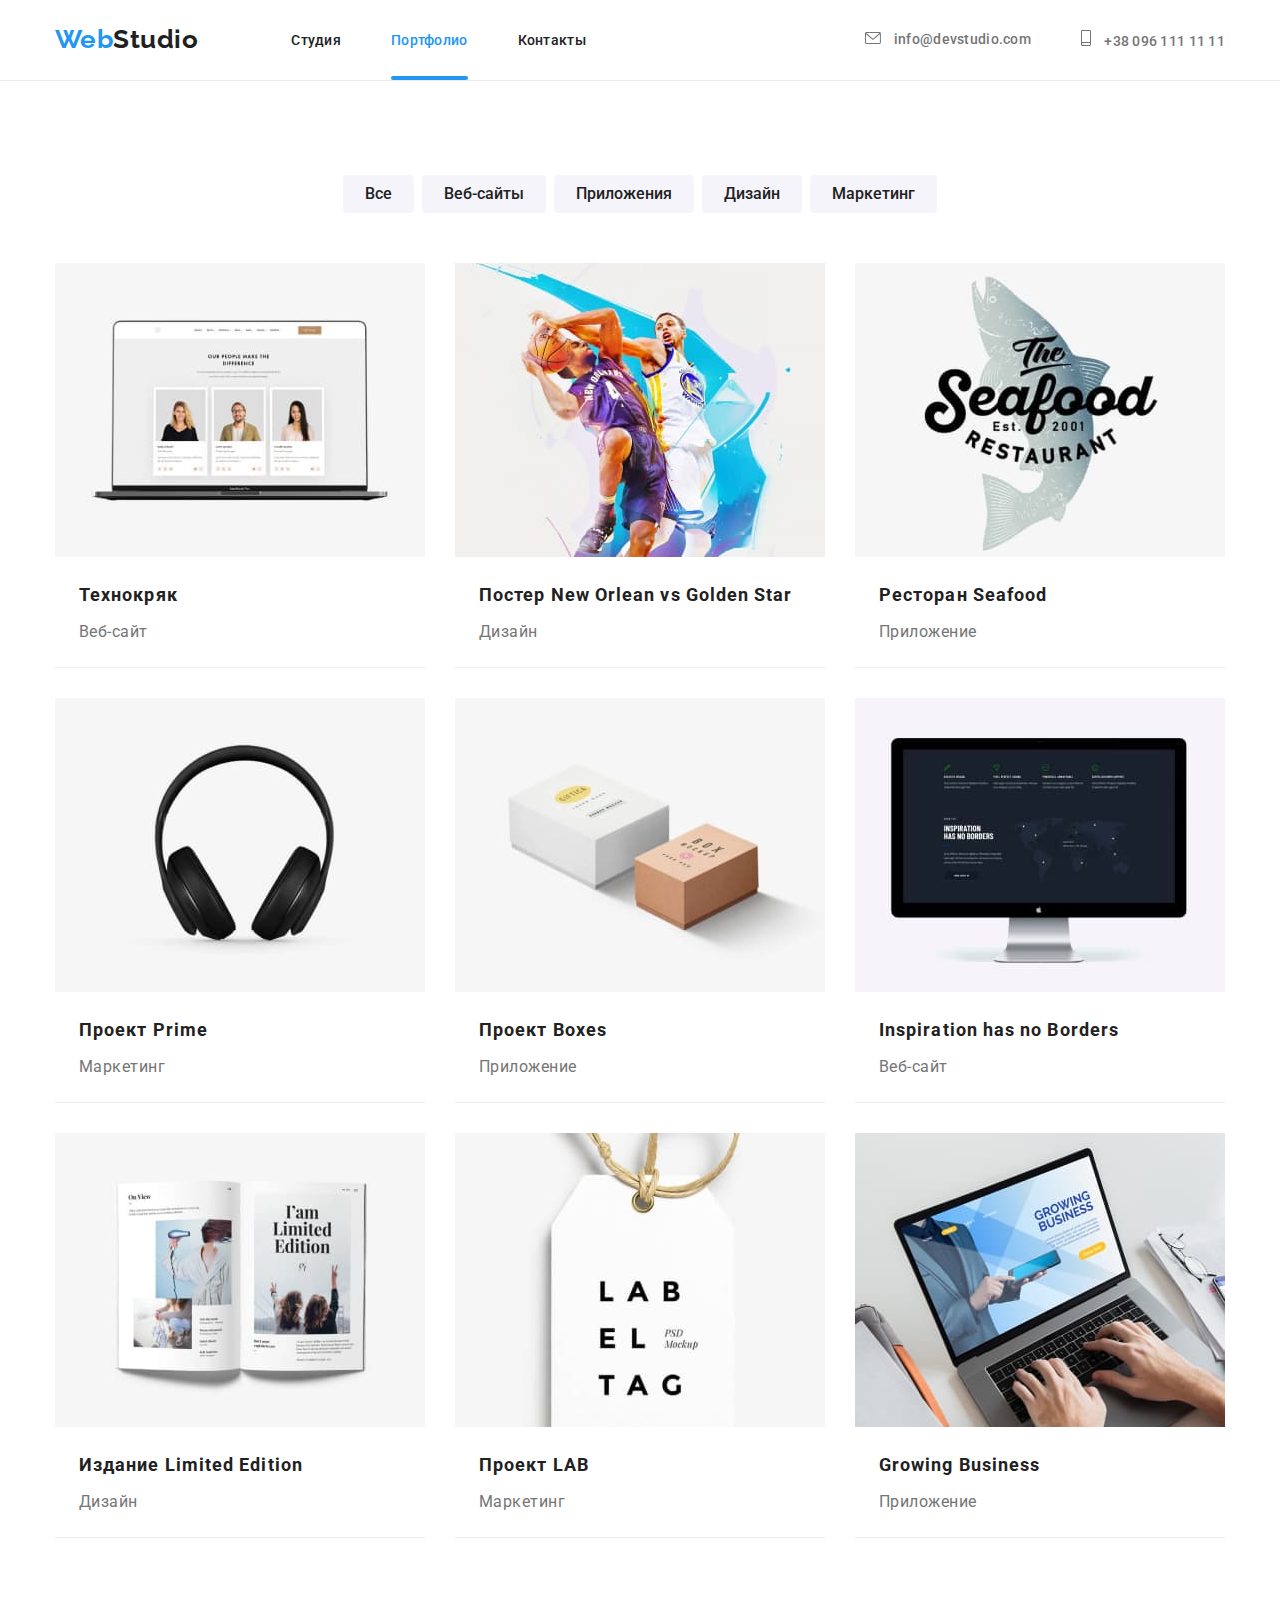
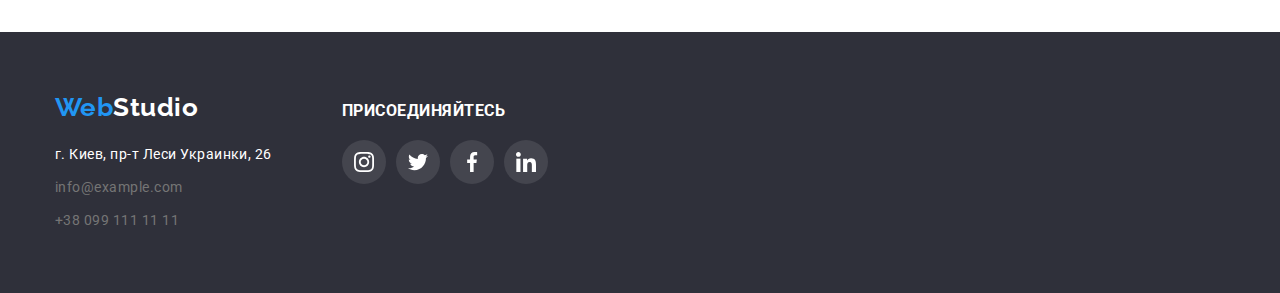
==== portfolio.html @ 7cf3103c "Begin h/w5" ====
<!DOCTYPE html>
<html lang="ru">
  <head>
    <meta charset="UTF-8" />
    <meta http-equiv="X-UA-Compatible" content="IE=edge" />
    <meta name="viewport" content="width=device-width, initial-scale=1.0" />
    <title>Портфолио</title>
    <link rel="preconnect" href="https://fonts.googleapis.com" />
    <link rel="preconnect" href="https://fonts.gstatic.com" crossorigin />
    <link
      href="https://fonts.googleapis.com/css2?family=Raleway:wght@700&family=Roboto:wght@400;500;700;900&display=swap"
      rel="stylesheet"
    />
    <link
      rel="stylesheet"
      href="https://cdn.jsdelivr.net/npm/modern-normalize@1.1.0/modern-normalize.min.css"
    />
    <link rel="stylesheet" href="./css/styles.css" />
  </head>

  <body class="page">
    <!-- Шапка -->
    <header class="page-header">
      <div class="container header-content">
        <a lang="en" href="./index.html" class="logo"
          >Web<span class="logo-header">Studio</span></a
        >
        <nav class="main-nav">
          <ul class="site-nav">
            <li class="item">
              <a href="./index.html" class="link animation">Студия</a>
            </li>
            <li class="item">
              <a href="./portfolio.html" class="link current animation"
                >Портфолио</a
              >
            </li>
            <li class="item"><a href="" class="link animation">Контакты</a></li>
          </ul>
        </nav>
        <ul class="contacts list">
          <li class="item">
            <a
              href="mailto:info@devstudio.com"
              class="contacts-header animation"
            >
              <svg class="contacts-header-svg" width="16" height="12">
                <use
                  href="./images/svg/symbol-defs.svg#icon-envelope-hover-1"
                ></use>
              </svg>
              info@devstudio.com</a
            >
          </li>
          <li class="item contacts-link">
            <a href="tel:+380961111111" class="contacts-header animation">
              <svg class="contacts-header-svg" width="10" height="16">
                <use href="images/svg/symbol-defs.svg#icon-smartphone-1"></use>
              </svg>
              +38 096 111 11 11</a
            >
          </li>
        </ul>
      </div>
    </header>
    <main>
      <section class="section">
        <div class="container">
          <h1 class="section-title visually-hidden">Наши проекты</h1>
          <ul class="button-filter">
            <li class="button-filter-item">
              <button type="button" class="button secondary animation">
                Все
              </button>
            </li>
            <li class="button-filter-item">
              <button type="button" class="button secondary animation">
                Веб-сайты
              </button>
            </li>
            <li class="button-filter-item">
              <button type="button" class="button secondary animation">
                Приложения
              </button>
            </li>
            <li class="button-filter-item">
              <button type="button" class="button secondary animation">
                Дизайн
              </button>
            </li>
            <li class="button-filter-item">
              <button type="button" class="button secondary animation">
                Маркетинг
              </button>
            </li>
          </ul>
          <ul class="section-list">
            <li class="section-item">
              <a href="" class="section-link animation">
                <div class="portfolio-overlay">
                  <div class="overlay-item">
                    <p class="overlay-item-description">
                      Технокряк это современная площадка распространения коронавируса. Компании
                      используют эту платформу для цифрового шпионажа и атак на защищённые сервера
                      конкурентов.
                    </p>
                  </div>
                <img
                  class="card-image"
                  src="./images/jpeg/img0.jpg"
                  alt="Ноутбук"
                  width="370"
                />
                <div class="container-description">
                  <h2 class="section-link-title">Технокряк</h2>
                  <p class="description-meaning">Веб-сайт</p>
                </div>
              </a>
            </li>
            <li class="section-item">
              <a href="" class="section-link">
                <div class="portfolio-overlay">
                  <div class="overlay-item">
                    <p class="overlay-item-description">
                      Технокряк это современная площадка распространения коронавируса. Компании
                      используют эту платформу для цифрового шпионажа и атак на защищённые сервера
                      конкурентов.
                    </p>
                  </div>
                <img
                  class="card-image"
                  src="./images/jpeg/img1.jpg"
                  alt="Постер баскетбол"
                  width="370"
                />
                <div class="container-description">
                  <h2 class="section-link-title">
                    Постер New Orlean vs Golden Star
                  </h2>
                  <p class="description-meaning">Дизайн</p>
                </div>
              </a>
            </li>
            <li class="section-item">
              <a href="" class="section-link">
                <div class="portfolio-overlay">
                  <div class="overlay-item">
                    <p class="overlay-item-description">
                      Технокряк это современная площадка распространения коронавируса. Компании
                      используют эту платформу для цифрового шпионажа и атак на защищённые сервера
                      конкурентов.
                    </p>
                  </div>
                <img
                  class="card-image"
                  src="./images/jpeg/img2.jpg"
                  alt="Логотип ресторана"
                  width="370"
                />
                <div class="container-description">
                  <h2 class="section-link-title">Ресторан Seafood</h2>
                  <p class="description-meaning">Приложение</p>
                </div>
              </a>
            </li>
            <li class="section-item">
              <a href="" class="section-link">
                <div class="portfolio-overlay">
                  <div class="overlay-item">
                    <p class="overlay-item-description">
                      Технокряк это современная площадка распространения коронавируса. Компании
                      используют эту платформу для цифрового шпионажа и атак на защищённые сервера
                      конкурентов.
                    </p>
                  </div>
                <img
                  class="card-image"
                  src="./images/jpeg/img3.jpg"
                  alt="Наушники"
                  width="370"
                />
                <div class="container-description">
                  <h2 class="section-link-title">Проект Prime</h2>
                  <p class="description-meaning">Маркетинг</p>
                </div>
              </a>
            </li>
            <li class="section-item">
              <a href="" class="section-link">
                <div class="portfolio-overlay">
                  <div class="overlay-item">
                    <p class="overlay-item-description">
                      Технокряк это современная площадка распространения коронавируса. Компании
                      используют эту платформу для цифрового шпионажа и атак на защищённые сервера
                      конкурентов.
                    </p>
                  </div>
                <img
                  class="card-image"
                  src="./images/jpeg/img4.jpg"
                  alt="Коробки"
                  width="370"
                />
                <div class="container-description">
                  <h2 class="section-link-title">Проект Boxes</h2>
                  <p class="description-meaning">Приложение</p>
                </div>
              </a>
            </li>
            <li class="section-item">
              <a href="" class="section-link">
                <div class="portfolio-overlay">
                  <div class="overlay-item">
                    <p class="overlay-item-description">
                      Технокряк это современная площадка распространения коронавируса. Компании
                      используют эту платформу для цифрового шпионажа и атак на защищённые сервера
                      конкурентов.
                    </p>
                  </div>
                <img
                  class="card-image"
                  src="./images/jpeg/img5.jpg"
                  alt="Компьютер"
                  width="370"
                />
                <div class="container-description">
                  <h2 lang="en" class="section-link-title">
                    Inspiration has no Borders
                  </h2>
                  <p class="description-meaning">Веб-сайт</p>
                </div>
              </a>
            </li>
            <li class="section-item">
              <a href="" class="section-link">
                <div class="portfolio-overlay">
                  <div class="overlay-item">
                    <p class="overlay-item-description">
                      Технокряк это современная площадка распространения коронавируса. Компании
                      используют эту платформу для цифрового шпионажа и атак на защищённые сервера
                      конкурентов.
                    </p>
                  </div>
                <img
                  class="card-image"
                  src="./images/jpeg/img6.jpg"
                  alt="Журнал"
                  width="370"
                />
                <div class="container-description">
                  <h2 class="section-link-title">Издание Limited Edition</h2>
                  <p class="description-meaning">Дизайн</p>
                </div>
              </a>
            </li>
            <li class="section-item">
              <a href="" class="section-link">
                <div class="portfolio-overlay">
                  <div class="overlay-item">
                    <p class="overlay-item-description">
                      Технокряк это современная площадка распространения коронавируса. Компании
                      используют эту платформу для цифрового шпионажа и атак на защищённые сервера
                      конкурентов.
                    </p>
                  </div>
                <img
                  class="card-image"
                  src="./images/jpeg/img7.jpg"
                  alt="Табличка"
                  width="370"
                />
                <div class="container-description">
                  <h2 class="section-link-title">Проект LAB</h2>
                  <p class="description-meaning">Маркетинг</p>
                </div>
              </a>
            </li>
            <li class="section-item">
              <a href="" class="section-link">
                <div class="portfolio-overlay">
                  <div class="overlay-item">
                    <p class="overlay-item-description">
                      Технокряк это современная площадка распространения коронавируса. Компании
                      используют эту платформу для цифрового шпионажа и атак на защищённые сервера
                      конкурентов.
                    </p>
                  </div>
                <img
                  class="card-image"
                  src="./images/jpeg/img8.jpg"
                  alt="Ноутбук"
                />
                <div class="container-description">
                  <h2 lang="en" class="section-link-title">Growing Business</h2>
                  <p class="description-meaning">Приложение</p>
                </div>
              </a>
            </li>
          </ul>
        </div>
      </section>
    </main>
    <footer class="page-footer">
      <div class="container footer-container">
        <div class="footer-adress">
          <a lang="en" href="./index.html" class="logo"
            >Web<span class="logo-footer-item">Studio</span></a
          >
          <address>
            <ul class="contacts">
              <li class="contacts-footer-item">
                <a href="" class="contacts-footer animation">
                  <span class="contacts-adress"
                    >г. Киев, пр-т Леси Украинки, 26</span
                  >
                </a>
              </li>
              <li class="contacts-footer-item">
                <a
                  href="mailto:info@example.com"
                  class="contacts-footer animation"
                  >info@example.com</a
                >
              </li>
              <li class="contacts-footer-item">
                <a href="tel:+380991111111" class="contacts-footer animation"
                  >+38 099 111 11 11</a
                >
              </li>
            </ul>
          </address>
        </div>
        <div class="footer-socials">
          <p class="footer-accession">присоединяйтесь</p>
          <ul class="acession-list">
            <li class="acession-list-item">
              <a class="footer-accession-link animation" href="">
                <svg class="acession-list-icon">
                  <use href="images/svg/symbol-defs.svg#icon-instagram-2"></use>
                </svg>
              </a>
            </li>
            <li class="acession-list-item">
              <a class="footer-accession-link animation" href="">
                <svg class="acession-list-icon">
                  <use href="images/svg/symbol-defs.svg#icon-twitter-1"></use>
                </svg>
              </a>
            </li>
            <li class="acession-list-item">
              <a class="footer-accession-link animation" href="">
                <svg class="acession-list-icon">
                  <use href="images/svg/symbol-defs.svg#icon-facebook-1"></use>
                </svg>
              </a>
            </li>
            <li class="acession-list-item">
              <a class="footer-accession-link animation" href="">
                <svg class="acession-list-icon">
                  <use href="images/svg/symbol-defs.svg#icon-linkedin-1"></use>
                </svg>
              </a>
            </li>
          </ul>
        </div>
      </div>
    </footer>
  </body>
</html>
---- css/styles.css ----
/* цвет основного текста #212121 */
/* цвет вторичного текста #757575 */
/* акцент #2196F3 */
/* белый #FFFFFF */
/* цвет фона основной #E5E5E5 */
/* цвет фона вторичный #FFFFFF #2F303A */

:root {
  /* Цвет текста */
  --primary-text-color: #212121;
  --secondary-text-color: #757575;
  --acent-color: #2196f3;
  --primary-white-color: #ffffff;
  /* Цвет фона */
  --primary-bg-color: #e5e5e5;
  --secondary-bg-color: #2f303a;
  --additional-bg-color: #f5f4fa;
  --gradient-color: rgba(47, 48, 58, 0.4);
  --description-bg-color: rgba(47, 48, 58, 0.8);
  --over-bg-color: rgba(33, 150, 243, 0.9);
  /* Цвет кнопок */
  --button-bg-color: #f5f4fa;
  --primary-btn-color: #212121;
  --btn-white-color: #ffffff;
  --btn-acent-color: #2196f3;
  /* Текст */
  --main-font: Roboto, sans-serif;
  --logo-font: Raleway, sans-serif;
  /* цвет иконок */
  --icon-color: #afb1b8;
  --acession-bg-color: rgba(255, 255, 255, 0.1);
}
*,
*::before,
*::after {
  box-sizing: border-box;
}
body {
  color: var(--primary-text-color);
  font-family: var(--main-font);
  letter-spacing: 0.03em;
}
/* Утилиты */
ul {
  list-style: none;
  margin: 0;
  padding: 0;
}
h1,
h2,
h3,
h4,
h5,
h6,
p {
  margin-top: 0;
}
img {
  display: block;
  max-width: 100%;
}
.container {
  width: 1200px;
  padding: 0 15px;
  margin: 0 auto;
  /* outline: 1px solid red; */
}
.visually-hidden {
  position: fixed;
  transform: scale(0);
}
.section {
  padding-top: 94px;
  padding-bottom: 94px;
}
.animation {
  transition-property: transform, opacity, color, fill, box-shadow,
    background-color, border-color;
  transition-duration: 250ms;
  transition-timing-function: cubic-bezier(0.4, 0, 0.2, 1);
}
/* Header */
.header-content {
  display: flex;
  align-items: center;
}
.page-header {
  background-color: var(--primary-white-color);
  border-bottom: 1px solid #ececec;
}

.main-nav {
  display: flex;
}

.logo {
  color: var(--acent-color);
  font-family: var(--logo-font);
  font-weight: bold;
  font-size: 26px;
  line-height: 1.2;
  text-decoration: none;
}
.logo:hover,
.logo:focus {
  color: var(--acent-color);
}
.logo-header {
  color: var(--primary-text-color);
}
/* Navigation */
.site-nav {
  display: flex;
  margin-left: 93px;
}
.site-nav .item {
  margin-right: 50px;
}
.site-nav .item:last-child {
  margin-right: 0;
}
.site-nav .link {
  position: relative;
  display: block;
  padding: 32px 0;

  color: var(--primary-text-color);
  font-weight: 500;
  font-size: 14px;
  line-height: 1.15;
  letter-spacing: 0.02em;
  text-decoration: none;
}

.site-nav .link.current::after {
  content: "";
  position: absolute;
  left: 0;
  bottom: 0;
  display: block;

  width: 100%;
  height: 4px;

  background-color: var(--acent-color);
  border-radius: 4px;
}
.site-nav .link:hover,
.site-nav .link:focus,
.site-nav .link.current {
  color: var(--acent-color);
}

/* Сontacts */
.contacts.list {
  display: flex;
  margin-left: auto;
}
.contacts .item + .item {
  margin-left: 50px;
}
.contacts a {
  color: var(--secondary-text-color);
  text-decoration: none;
}
.contacts a:hover,
.contacts a:focus {
  color: var(--acent-color);
  fill: var(--acent-color);
}
.contacts-header {
  font-weight: 500;
  font-size: 14px;
  line-height: 1.15;
  letter-spacing: 0.02em;
}
.contacts-header-svg {
  margin-right: 10px;
  fill: var(--secondary-text-color);
}
.contacts-header-svg:hover,
.contacts-header-svg:focus {
  color: var(--acent-color);
  fill: var(--acent-color);
}

/* Hero */
.hero {
  padding: 200px 0;
  background-color: var(--secondary-bg-color);
  text-align: center;
  width: 1600px;
  margin-left: auto;
  margin-right: auto;
  background-image: linear-gradient(
      var(--gradient-color),
      var(--gradient-color)
    ),
    url(../images/jpeg/Imgbg\(1\).jpg);
  background-repeat: no-repeat;
  background-position: center;
}

.hero-title {
  margin-bottom: 30px;
  color: var(--primary-white-color);
  font-weight: 900;
  font-size: 44px;
  line-height: 1.36;
  text-align: center;
  letter-spacing: 0.06em;
  text-transform: uppercase;
}
/* What we do */
.section-features {
  padding-bottom: 0;
}
.features-list {
  display: flex;
}
.features-icon {
  display: block;
  padding: 25px 102px;
  margin-bottom: 30px;
  background-color: var(--additional-bg-color);
  border-radius: 4px;
}
.features-icon-image {
  width: 70px;
  height: 70px;
}
.features-list-item {
  width: 270px;
  margin-right: 30px;
  margin-bottom: 0;
}

.features-list-item:nth-child(4n) {
  margin-right: 0;
}

.section-title {
  margin-bottom: 50px;
  color: var(--primary-text-color);
  font-weight: bold;
  font-size: 36px;
  line-height: 1.17;
  text-align: center;
}
.features-title {
  margin-bottom: 10px;
  color: var(--primary-text-color);
  font-weight: bold;
  font-size: 14px;
  line-height: 1.14;
  text-transform: uppercase;
}
.features-description {
  margin-bottom: 0;
  line-height: 2;
  font-size: 14px;
  color: var(--secondary-text-color);
}
/* Images */
.images-list {
  display: flex;
}
.images-list-item {
  position: relative;
  margin-right: 30px;
}
.images-list-item:nth-child(3n) {
  margin-right: 0;
}

.images-list-description {
  position: absolute;
  bottom: 0;
  left: 0;

  padding: 27px 0;
  text-align: center;
  margin: 0;

  width: 370px;
  height: 70px;
  font-weight: 700;
  font-size: 16px;
  line-height: 1.19;
  text-transform: uppercase;

  color: var(--primary-white-color);
  background-color: var(--description-bg-color);
}
/* Team */
.section-workers {
  background-color: var(--additional-bg-color);
}
.team-list {
  display: flex;
}

.team-list-item {
  width: 270px;
  margin-right: 30px;
  background-color: var(--primary-white-color);
  text-align: center;
}

.team-list-item:nth-child(4n) {
  margin-right: 0;
}
.team-item {
  padding-top: 30px;
  padding-bottom: 30px;
  box-shadow: 0px 1px 3px rgba(0, 0, 0, 0.12), 0px 1px 1px rgba(0, 0, 0, 0.14),
    0px 2px 1px rgba(0, 0, 0, 0.2);
  border-radius: 0px 0px 4px 4px;
}

.team-title {
  margin-bottom: 10px;

  color: var(--primary-text-color);
  font-weight: 500;
  font-size: 16px;
  line-height: 1.19;
}
.team-description {
  margin: 16px;
  color: var(--secondary-text-color);
  font-size: 16px;
  line-height: 1.19;
}
.socials-list {
  display: flex;
  justify-content: center;
}
.socials-item:not(:last-child) {
  margin-right: 10px;
}
.socials-link {
  width: 44px;
  height: 44px;
  display: flex;
  justify-content: center;
  align-items: center;
  border-radius: 50%;
}
.socials-link:hover,
.socials-link:focus {
  background-color: var(--acent-color);
}
.socials-description {
  fill: var(--icon-color);
}
.socials-link:hover .socials-description,
.socials-link:focus .socials-description {
  fill: var(--primary-white-color);
}
/* Секция клиенты */
.clients-list {
  display: flex;
}

.clients-item {
  display: flex;
  justify-content: center;
  align-items: center;

  width: 170px;
  height: 92px;
  margin-right: 30px;

  fill: var(--icon-color);
  border: 1px solid var(--icon-color);
  border-radius: 4px;
}

.clients-item:nth-child(6n) {
  margin-right: 0;
}

.clients-item:hover,
.clients-item:focus {
  border-color: var(--acent-color);
  cursor: pointer;
}

.clients-item:hover .clients-item-logo,
.clients-item:focus .clients-item-logo {
  fill: var(--acent-color);
}

.clients-item-logo {
  width: 106px;
  height: 60px;
}

/* Footer */
.page-footer {
  background-color: var(--secondary-bg-color);
  padding: 60px 0;
}
.footer-container {
  display: flex;
  align-items: baseline;
}
.acession-list {
  display: flex;
}

.footer-accession {
  margin-bottom: 20px;
  font-weight: 700;
  text-transform: uppercase;
  color: var(--primary-white-color);
  line-height: 1.17;
}

.footer-socials {
  margin-left: 70px;
}
.footer-accession-link {
  width: 44px;
  height: 44px;
  display: flex;
  justify-content: center;
  align-items: center;

  background-color: var(--acession-bg-color);
  border-radius: 50%;
}

.footer-accession-link:hover,
.footer-accession-link:focus {
  background-color: var(--acent-color);
}

.acession-list-icon {
  width: 20px;
  height: 20px;
  fill: var(--primary-white-color);
}

.acession-list-item {
  margin-right: 10px;
}
.acession-list-item:nth-child(4n) {
  margin-right: 0;
}

.page-footer .logo {
  margin-bottom: 20px;
  display: block;
}
.logo-footer-item {
  color: var(--primary-white-color);
}
.contacts-adress {
  color: var(--primary-white-color);
}
.contacts-footer {
  display: block;
  color: rgba(255, 255, 255, 0.6);
  font-style: normal;
  font-size: 14px;
  line-height: 1.71;
}

.contacts-footer-item {
  margin-bottom: 9px;
}
.contacts-footer-item:last-child {
  margin-bottom: 0px;
}
/* Button */

.button {
  border: 1px solid transparent;
  color: var(--primary-btn-color);
  background-color: var(--button-bg-color);
  font-family: inherit;
  cursor: pointer;
  font-size: 16px;
  text-decoration: none;
  border: none;
}
.button.primary {
  border-radius: 4px;
  padding: 10px 32px;

  color: var(--btn-white-color);
  background-color: var(--btn-acent-color);
  font-weight: bold;
  line-height: 1.89;
  text-align: center;
  letter-spacing: 0.06em;
}

.button.secondary {
  border-radius: 4px;
  padding: 6px 22px;

  font-weight: 500;
  line-height: 1.62;
  letter-spacing: 0, 03em;
}
.button.secondary:hover,
.button.secondary:focus {
  color: var(--btn-white-color);
  background-color: var(--btn-acent-color);
  box-shadow: 0px 3px 1px rgba(0, 0, 0, 0.1), 0px 1px 2px rgba(0, 0, 0, 0.08),
    0px 2px 2px rgba(0, 0, 0, 0.12);
}

.button-filter {
  display: flex;
  justify-content: center;

  margin-bottom: 50px;
}
.button-filter-item {
  margin-right: 8px;
}

.button-filter-item:nth-child(5n) {
  margin-right: 0;
}

/* Portfolio main*/
.section-list {
  display: flex;
  flex-wrap: wrap;
}
.section-item {
  width: calc((100% - 60px) / 3);
  margin-right: 30px;
  margin-bottom: 30px;
  border-bottom: 1px solid #eeeeee;
}
.section-item:nth-child(3n) {
  margin-right: 0;
}
.section-item:nth-last-child(-n + 3) {
  margin-bottom: 0;
}
.section-item:hover,
.section-item:focus {
  box-shadow: 0px 1px 1px rgba(0, 0, 0, 0.12), 0px 4px 4px rgba(0, 0, 0, 0.06),
    1px 4px 6px rgba(0, 0, 0, 0.16);
}
.section-link {
  text-decoration: none;
  display: block;
}
.section-link-title {
  margin-bottom: 4px;
  color: var(--primary-text-color);
  font-weight: 700;
  font-size: 18px;
  line-height: 36px;
  letter-spacing: 0.06em;
}

.container-description {
  padding: 20px 24px 20px 24px;
  background: var(--primary-white-color);
}
.description-meaning {
  margin-bottom: 0px;
  color: var(--secondary-text-color);
  font-size: 16px;
  line-height: 1.87;
}
/* Portfolio overlay */
.portfolio-overlay {
  position: relative;
  overflow: hidden;
}

.overlay-item {
  position: absolute;
  top: 100%;
  left: 0;

  width: 100%;
  height: 100%;

  display: flex;
  justify-content: center;
  align-items: center;

  background-color: var(--over-bg-color);
}

.section-link:hover .overlay-item,
.section-link:focus .overlay-item {
  transform: translatey(-100%);
}
.overlay-item-description {
  padding: 24px;
  color: var(--primary-white-color);
  font-size: 18px;
  line-height: 1.55;
  font-weight: 400;
}
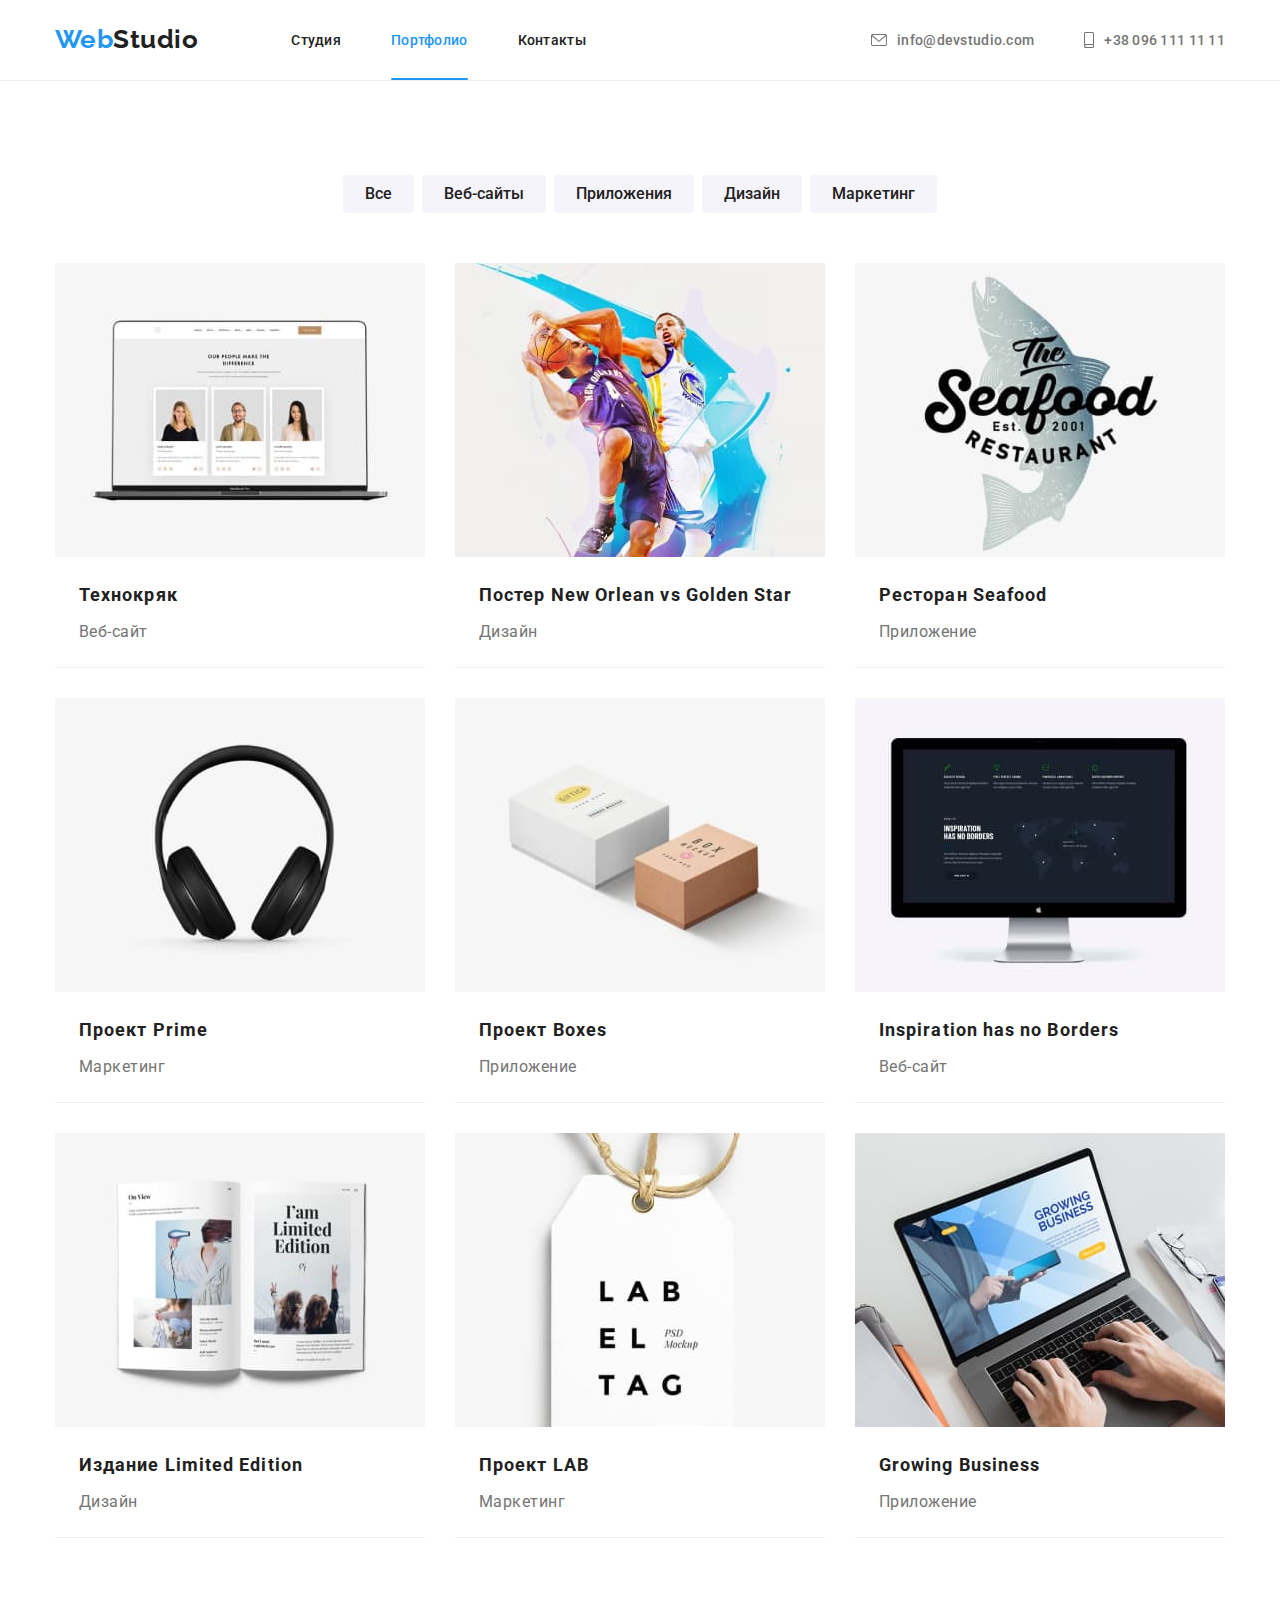
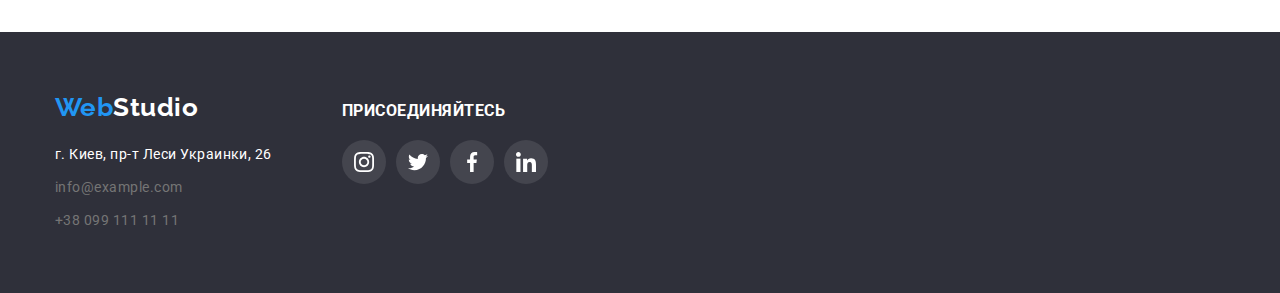
==== commit 693b8ba7: "Сontinuation h/w5" ====
--- a/portfolio.html
+++ b/portfolio.html
@@ -100,17 +100,19 @@
                 <div class="portfolio-overlay">
                   <div class="overlay-item">
                     <p class="overlay-item-description">
-                      Технокряк это современная площадка распространения коронавируса. Компании
-                      используют эту платформу для цифрового шпионажа и атак на защищённые сервера
-                      конкурентов.
-                    </p>
-                  </div>
-                <img
-                  class="card-image"
-                  src="./images/jpeg/img0.jpg"
-                  alt="Ноутбук"
-                  width="370"
-                />
+                      Технокряк это современная площадка распространения
+                      коронавируса. Компании используют эту платформу для
+                      цифрового шпионажа и атак на защищённые сервера
+                      конкурентов.
+                    </p>
+                  </div>
+                  <img
+                    class="card-image"
+                    src="./images/jpeg/img0.jpg"
+                    alt="Ноутбук"
+                    width="370"
+                  />
+                </div>
                 <div class="container-description">
                   <h2 class="section-link-title">Технокряк</h2>
                   <p class="description-meaning">Веб-сайт</p>
@@ -118,21 +120,23 @@
               </a>
             </li>
             <li class="section-item">
-              <a href="" class="section-link">
-                <div class="portfolio-overlay">
-                  <div class="overlay-item">
-                    <p class="overlay-item-description">
-                      Технокряк это современная площадка распространения коронавируса. Компании
-                      используют эту платформу для цифрового шпионажа и атак на защищённые сервера
-                      конкурентов.
-                    </p>
-                  </div>
-                <img
-                  class="card-image"
-                  src="./images/jpeg/img1.jpg"
-                  alt="Постер баскетбол"
-                  width="370"
-                />
+              <a href="" class="section-link animation">
+                <div class="portfolio-overlay">
+                  <div class="overlay-item">
+                    <p class="overlay-item-description">
+                      Технокряк это современная площадка распространения
+                      коронавируса. Компании используют эту платформу для
+                      цифрового шпионажа и атак на защищённые сервера
+                      конкурентов.
+                    </p>
+                  </div>
+                  <img
+                    class="card-image"
+                    src="./images/jpeg/img1.jpg"
+                    alt="Постер баскетбол"
+                    width="370"
+                  />
+                </div>
                 <div class="container-description">
                   <h2 class="section-link-title">
                     Постер New Orlean vs Golden Star
@@ -142,21 +146,23 @@
               </a>
             </li>
             <li class="section-item">
-              <a href="" class="section-link">
-                <div class="portfolio-overlay">
-                  <div class="overlay-item">
-                    <p class="overlay-item-description">
-                      Технокряк это современная площадка распространения коронавируса. Компании
-                      используют эту платформу для цифрового шпионажа и атак на защищённые сервера
-                      конкурентов.
-                    </p>
-                  </div>
-                <img
-                  class="card-image"
-                  src="./images/jpeg/img2.jpg"
-                  alt="Логотип ресторана"
-                  width="370"
-                />
+              <a href="" class="section-link animation">
+                <div class="portfolio-overlay">
+                  <div class="overlay-item">
+                    <p class="overlay-item-description">
+                      Технокряк это современная площадка распространения
+                      коронавируса. Компании используют эту платформу для
+                      цифрового шпионажа и атак на защищённые сервера
+                      конкурентов.
+                    </p>
+                  </div>
+                  <img
+                    class="card-image"
+                    src="./images/jpeg/img2.jpg"
+                    alt="Логотип ресторана"
+                    width="370"
+                  />
+                </div>
                 <div class="container-description">
                   <h2 class="section-link-title">Ресторан Seafood</h2>
                   <p class="description-meaning">Приложение</p>
@@ -164,21 +170,23 @@
               </a>
             </li>
             <li class="section-item">
-              <a href="" class="section-link">
-                <div class="portfolio-overlay">
-                  <div class="overlay-item">
-                    <p class="overlay-item-description">
-                      Технокряк это современная площадка распространения коронавируса. Компании
-                      используют эту платформу для цифрового шпионажа и атак на защищённые сервера
-                      конкурентов.
-                    </p>
-                  </div>
-                <img
-                  class="card-image"
-                  src="./images/jpeg/img3.jpg"
-                  alt="Наушники"
-                  width="370"
-                />
+              <a href="" class="section-link animation">
+                <div class="portfolio-overlay">
+                  <div class="overlay-item">
+                    <p class="overlay-item-description">
+                      Технокряк это современная площадка распространения
+                      коронавируса. Компании используют эту платформу для
+                      цифрового шпионажа и атак на защищённые сервера
+                      конкурентов.
+                    </p>
+                  </div>
+                  <img
+                    class="card-image"
+                    src="./images/jpeg/img3.jpg"
+                    alt="Наушники"
+                    width="370"
+                  />
+                </div>
                 <div class="container-description">
                   <h2 class="section-link-title">Проект Prime</h2>
                   <p class="description-meaning">Маркетинг</p>
@@ -186,21 +194,23 @@
               </a>
             </li>
             <li class="section-item">
-              <a href="" class="section-link">
-                <div class="portfolio-overlay">
-                  <div class="overlay-item">
-                    <p class="overlay-item-description">
-                      Технокряк это современная площадка распространения коронавируса. Компании
-                      используют эту платформу для цифрового шпионажа и атак на защищённые сервера
-                      конкурентов.
-                    </p>
-                  </div>
-                <img
-                  class="card-image"
-                  src="./images/jpeg/img4.jpg"
-                  alt="Коробки"
-                  width="370"
-                />
+              <a href="" class="section-link animation">
+                <div class="portfolio-overlay">
+                  <div class="overlay-item">
+                    <p class="overlay-item-description">
+                      Технокряк это современная площадка распространения
+                      коронавируса. Компании используют эту платформу для
+                      цифрового шпионажа и атак на защищённые сервера
+                      конкурентов.
+                    </p>
+                  </div>
+                  <img
+                    class="card-image"
+                    src="./images/jpeg/img4.jpg"
+                    alt="Коробки"
+                    width="370"
+                  />
+                </div>
                 <div class="container-description">
                   <h2 class="section-link-title">Проект Boxes</h2>
                   <p class="description-meaning">Приложение</p>
@@ -208,21 +218,23 @@
               </a>
             </li>
             <li class="section-item">
-              <a href="" class="section-link">
-                <div class="portfolio-overlay">
-                  <div class="overlay-item">
-                    <p class="overlay-item-description">
-                      Технокряк это современная площадка распространения коронавируса. Компании
-                      используют эту платформу для цифрового шпионажа и атак на защищённые сервера
-                      конкурентов.
-                    </p>
-                  </div>
-                <img
-                  class="card-image"
-                  src="./images/jpeg/img5.jpg"
-                  alt="Компьютер"
-                  width="370"
-                />
+              <a href="" class="section-link animation">
+                <div class="portfolio-overlay">
+                  <div class="overlay-item">
+                    <p class="overlay-item-description">
+                      Технокряк это современная площадка распространения
+                      коронавируса. Компании используют эту платформу для
+                      цифрового шпионажа и атак на защищённые сервера
+                      конкурентов.
+                    </p>
+                  </div>
+                  <img
+                    class="card-image"
+                    src="./images/jpeg/img5.jpg"
+                    alt="Компьютер"
+                    width="370"
+                  />
+                </div>
                 <div class="container-description">
                   <h2 lang="en" class="section-link-title">
                     Inspiration has no Borders
@@ -232,21 +244,23 @@
               </a>
             </li>
             <li class="section-item">
-              <a href="" class="section-link">
-                <div class="portfolio-overlay">
-                  <div class="overlay-item">
-                    <p class="overlay-item-description">
-                      Технокряк это современная площадка распространения коронавируса. Компании
-                      используют эту платформу для цифрового шпионажа и атак на защищённые сервера
-                      конкурентов.
-                    </p>
-                  </div>
-                <img
-                  class="card-image"
-                  src="./images/jpeg/img6.jpg"
-                  alt="Журнал"
-                  width="370"
-                />
+              <a href="" class="section-link animation">
+                <div class="portfolio-overlay">
+                  <div class="overlay-item">
+                    <p class="overlay-item-description">
+                      Технокряк это современная площадка распространения
+                      коронавируса. Компании используют эту платформу для
+                      цифрового шпионажа и атак на защищённые сервера
+                      конкурентов.
+                    </p>
+                  </div>
+                  <img
+                    class="card-image"
+                    src="./images/jpeg/img6.jpg"
+                    alt="Журнал"
+                    width="370"
+                  />
+                </div>
                 <div class="container-description">
                   <h2 class="section-link-title">Издание Limited Edition</h2>
                   <p class="description-meaning">Дизайн</p>
@@ -254,21 +268,23 @@
               </a>
             </li>
             <li class="section-item">
-              <a href="" class="section-link">
-                <div class="portfolio-overlay">
-                  <div class="overlay-item">
-                    <p class="overlay-item-description">
-                      Технокряк это современная площадка распространения коронавируса. Компании
-                      используют эту платформу для цифрового шпионажа и атак на защищённые сервера
-                      конкурентов.
-                    </p>
-                  </div>
-                <img
-                  class="card-image"
-                  src="./images/jpeg/img7.jpg"
-                  alt="Табличка"
-                  width="370"
-                />
+              <a href="" class="section-link animation">
+                <div class="portfolio-overlay">
+                  <div class="overlay-item">
+                    <p class="overlay-item-description">
+                      Технокряк это современная площадка распространения
+                      коронавируса. Компании используют эту платформу для
+                      цифрового шпионажа и атак на защищённые сервера
+                      конкурентов.
+                    </p>
+                  </div>
+                  <img
+                    class="card-image"
+                    src="./images/jpeg/img7.jpg"
+                    alt="Табличка"
+                    width="370"
+                  />
+                </div>
                 <div class="container-description">
                   <h2 class="section-link-title">Проект LAB</h2>
                   <p class="description-meaning">Маркетинг</p>
@@ -276,20 +292,22 @@
               </a>
             </li>
             <li class="section-item">
-              <a href="" class="section-link">
-                <div class="portfolio-overlay">
-                  <div class="overlay-item">
-                    <p class="overlay-item-description">
-                      Технокряк это современная площадка распространения коронавируса. Компании
-                      используют эту платформу для цифрового шпионажа и атак на защищённые сервера
-                      конкурентов.
-                    </p>
-                  </div>
-                <img
-                  class="card-image"
-                  src="./images/jpeg/img8.jpg"
-                  alt="Ноутбук"
-                />
+              <a href="" class="section-link animation">
+                <div class="portfolio-overlay">
+                  <div class="overlay-item">
+                    <p class="overlay-item-description">
+                      Технокряк это современная площадка распространения
+                      коронавируса. Компании используют эту платформу для
+                      цифрового шпионажа и атак на защищённые сервера
+                      конкурентов.
+                    </p>
+                  </div>
+                  <img
+                    class="card-image"
+                    src="./images/jpeg/img8.jpg"
+                    alt="Ноутбук"
+                  />
+                </div>
                 <div class="container-description">
                   <h2 lang="en" class="section-link-title">Growing Business</h2>
                   <p class="description-meaning">Приложение</p>
@@ -334,28 +352,44 @@
           <p class="footer-accession">присоединяйтесь</p>
           <ul class="acession-list">
             <li class="acession-list-item">
-              <a class="footer-accession-link animation" href="">
+              <a
+                class="footer-accession-link animation"
+                href=""
+                aria-label="Instagram"
+              >
                 <svg class="acession-list-icon">
                   <use href="images/svg/symbol-defs.svg#icon-instagram-2"></use>
                 </svg>
               </a>
             </li>
             <li class="acession-list-item">
-              <a class="footer-accession-link animation" href="">
+              <a
+                class="footer-accession-link animation"
+                href=""
+                aria-label="Twitter"
+              >
                 <svg class="acession-list-icon">
                   <use href="images/svg/symbol-defs.svg#icon-twitter-1"></use>
                 </svg>
               </a>
             </li>
             <li class="acession-list-item">
-              <a class="footer-accession-link animation" href="">
+              <a
+                class="footer-accession-link animation"
+                href=""
+                aria-label="Facebook"
+              >
                 <svg class="acession-list-icon">
                   <use href="images/svg/symbol-defs.svg#icon-facebook-1"></use>
                 </svg>
               </a>
             </li>
             <li class="acession-list-item">
-              <a class="footer-accession-link animation" href="">
+              <a
+                class="footer-accession-link animation"
+                href=""
+                aria-label="LinkedIn"
+              >
                 <svg class="acession-list-icon">
                   <use href="images/svg/symbol-defs.svg#icon-linkedin-1"></use>
                 </svg>
--- a/css/styles.css
+++ b/css/styles.css
@@ -29,6 +29,8 @@
   /* цвет иконок */
   --icon-color: #afb1b8;
   --acession-bg-color: rgba(255, 255, 255, 0.1);
+/* Transition */
+--transition-property: 
 }
 *,
 *::before,
@@ -140,7 +142,7 @@
   display: block;
 
   width: 100%;
-  height: 4px;
+  height: 2px;
 
   background-color: var(--acent-color);
   border-radius: 4px;
@@ -169,6 +171,9 @@
   fill: var(--acent-color);
 }
 .contacts-header {
+  display: flex;
+  align-items: center;
+
   font-weight: 500;
   font-size: 14px;
   line-height: 1.15;
@@ -176,12 +181,7 @@
 }
 .contacts-header-svg {
   margin-right: 10px;
-  fill: var(--secondary-text-color);
-}
-.contacts-header-svg:hover,
-.contacts-header-svg:focus {
-  color: var(--acent-color);
-  fill: var(--acent-color);
+  fill: currentColor;
 }
 
 /* Hero */
@@ -578,18 +578,17 @@
   position: relative;
   overflow: hidden;
 }
-
 .overlay-item {
   position: absolute;
   top: 100%;
   left: 0;
 
+  display: flex;
+  justify-content: center;
+  align-items: center;
+
   width: 100%;
   height: 100%;
-
-  display: flex;
-  justify-content: center;
-  align-items: center;
 
   background-color: var(--over-bg-color);
 }
@@ -597,6 +596,7 @@
 .section-link:hover .overlay-item,
 .section-link:focus .overlay-item {
   transform: translatey(-100%);
+  transition: transform 250ms ease; cubic-bezier(0.4, 0, 0.2, 1);
 }
 .overlay-item-description {
   padding: 24px;
@@ -605,3 +605,4 @@
   line-height: 1.55;
   font-weight: 400;
 }
+/* Modal */
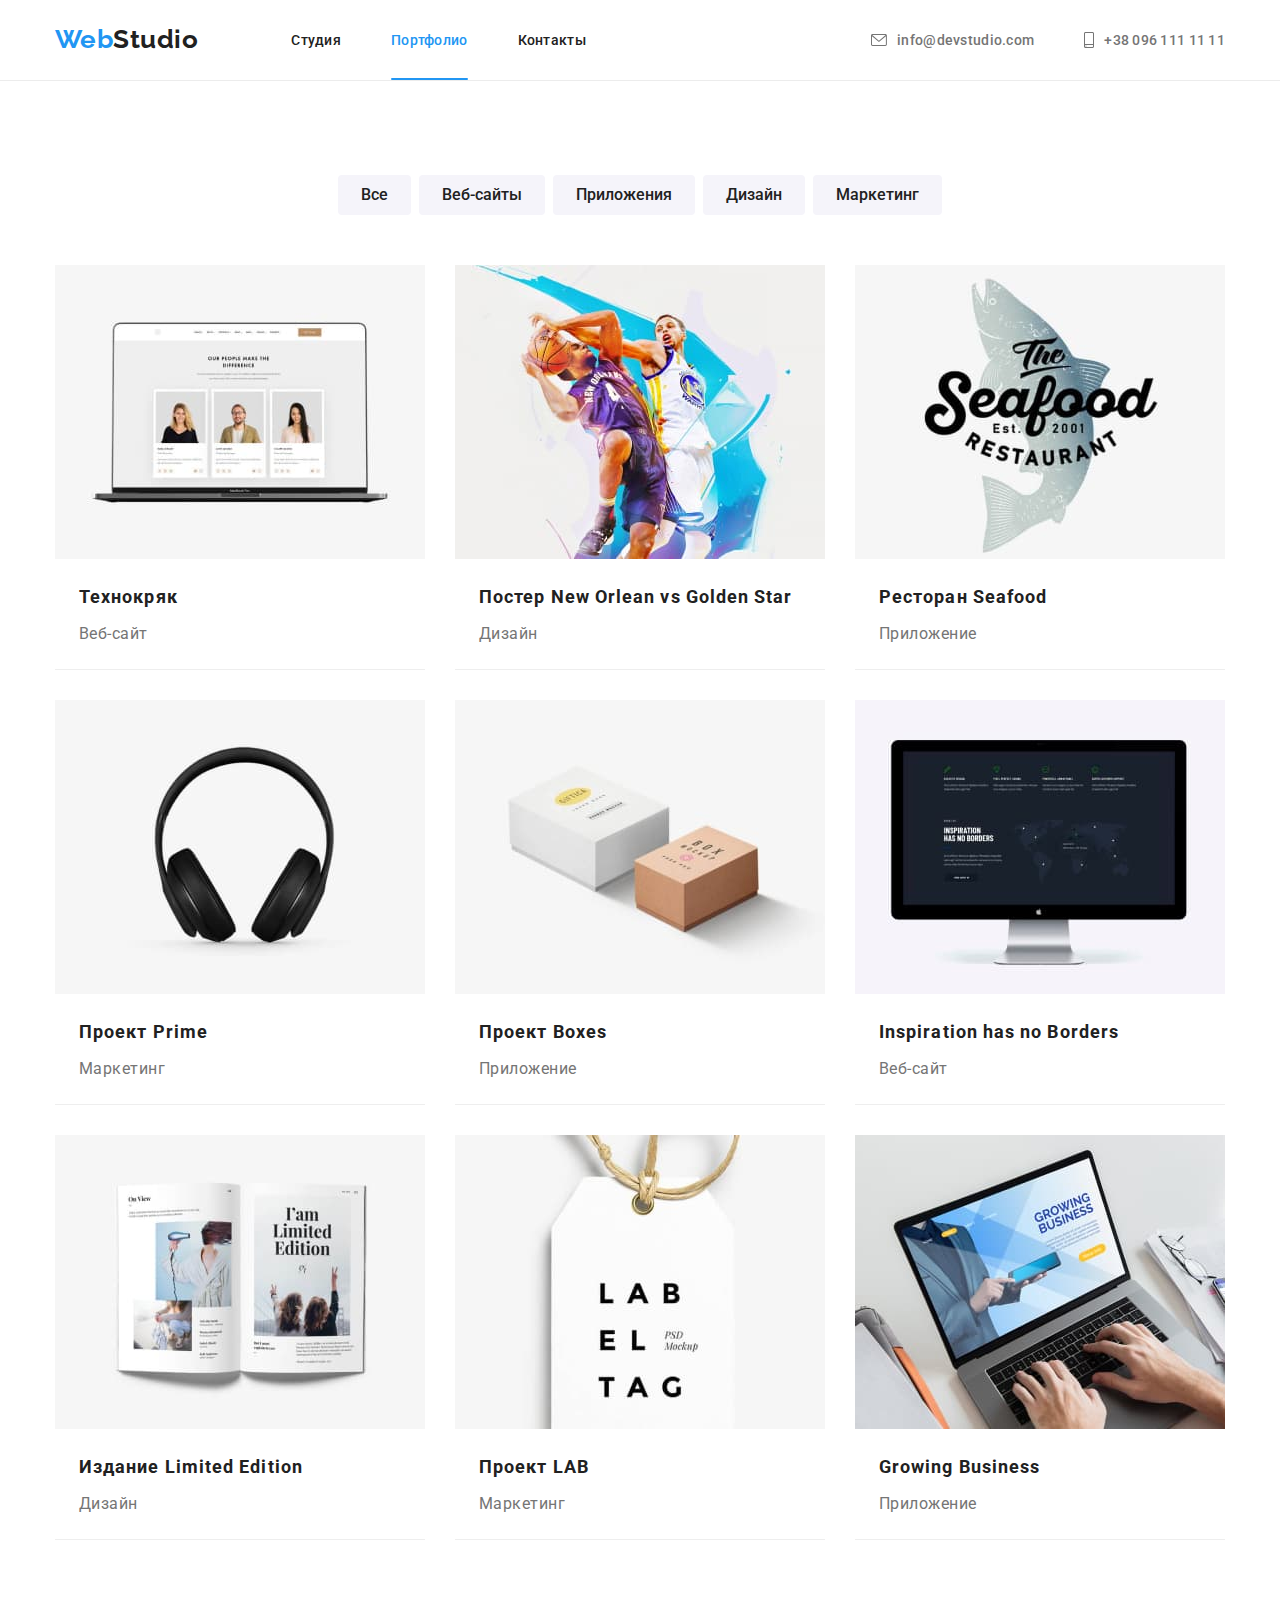
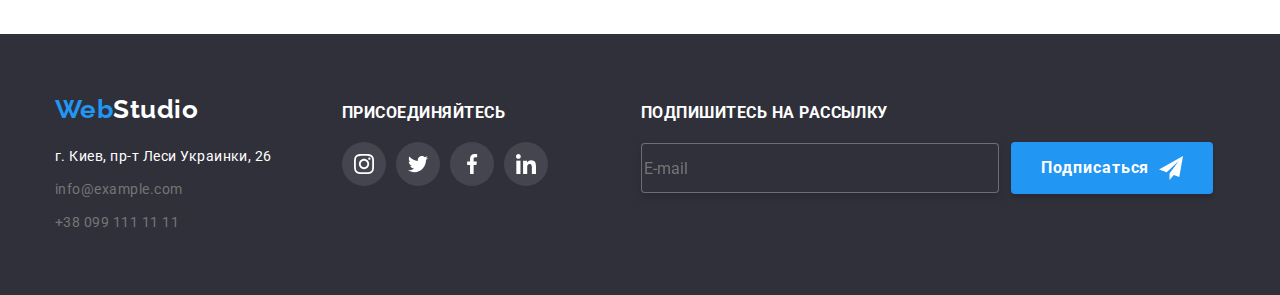
==== commit 4530d4f8: "finish" ====
--- a/portfolio.html
+++ b/portfolio.html
@@ -397,6 +397,25 @@
             </li>
           </ul>
         </div>
+        <div class="footer-forms">
+          <p class="footer-forms-description">Подпишитесь на рассылку</p>
+          <form class="footer-forms-item">
+            <label>
+              <input
+                class="footer-form-input"
+                type="text"
+                name="E-mail"
+                placeholder="E-mail"
+              />
+            </label>
+            <button class="footer-forms-button">
+              Подписаться
+              <svg class="footer-forms-svg" width="24" height="24">
+                <use href="images/svg/symbol-defs.svg#icon-send"></use>
+              </svg>
+            </button>
+          </form>
+        </div>
       </div>
     </footer>
   </body>
--- a/css/styles.css
+++ b/css/styles.css
@@ -18,6 +18,7 @@
   --gradient-color: rgba(47, 48, 58, 0.4);
   --description-bg-color: rgba(47, 48, 58, 0.8);
   --over-bg-color: rgba(33, 150, 243, 0.9);
+  --white-bg-color: #ffffff;
   /* Цвет кнопок */
   --button-bg-color: #f5f4fa;
   --primary-btn-color: #212121;
@@ -29,8 +30,8 @@
   /* цвет иконок */
   --icon-color: #afb1b8;
   --acession-bg-color: rgba(255, 255, 255, 0.1);
-/* Transition */
---transition-property: 
+  /* Transition */
+  --transition-property: 250ms cubic-bezier(0.4, 0, 0.2, 1);
 }
 *,
 *::before,
@@ -76,10 +77,8 @@
   padding-bottom: 94px;
 }
 .animation {
-  transition-property: transform, opacity, color, fill, box-shadow,
-    background-color, border-color;
-  transition-duration: 250ms;
-  transition-timing-function: cubic-bezier(0.4, 0, 0.2, 1);
+  transition: transform, opacity, color, fill, box-shadow, background-color,
+    border-color, var(--transition-property);
 }
 /* Header */
 .header-content {
@@ -474,6 +473,51 @@
 .contacts-footer-item:last-child {
   margin-bottom: 0px;
 }
+.footer-forms {
+  margin-left: 93px;
+}
+.footer-forms-item {
+  display: flex;
+  align-items: center;
+}
+.footer-forms-description {
+  margin-bottom: 20px;
+  color: var(--primary-white-color);
+  font-weight: 700;
+  text-transform: uppercase;
+  line-height: 1.17;
+}
+.footer-form-input {
+  width: 358px;
+  height: 50px;
+  background-color: var(--secondary-bg-color);
+  border: 1px solid rgba(255, 255, 255, 0.3);
+  filter: drop-shadow(0px 4px 4px rgba(0, 0, 0, 0.15));
+  border-radius: 4px;
+}
+.footer-forms-button {
+  display: flex;
+  align-items: center;
+  padding: 10px 29px;
+  margin-left: 12px;
+  align-items: center;
+
+  color: var(--btn-white-color);
+  background-color: var(--btn-acent-color);
+  font-family: inherit;
+  font-weight: 700;
+  font-size: 16;
+  line-height: 1.87;
+  letter-spacing: 0.06em;
+
+  box-shadow: 0px 4px 4px rgba(0, 0, 0, 0.15);
+  border: 1px solid transparent;
+  border-radius: 4px;
+  cursor: pointer;
+}
+.footer-forms-svg {
+  margin-left: 10px;
+}
 /* Button */
 
 .button {
@@ -484,7 +528,6 @@
   cursor: pointer;
   font-size: 16px;
   text-decoration: none;
-  border: none;
 }
 .button.primary {
   border-radius: 4px;
@@ -565,7 +608,7 @@
 
 .container-description {
   padding: 20px 24px 20px 24px;
-  background: var(--primary-white-color);
+  background: var(--white-bg-color);
 }
 .description-meaning {
   margin-bottom: 0px;
@@ -591,12 +634,12 @@
   height: 100%;
 
   background-color: var(--over-bg-color);
+  transition: transform 250ms ease;
 }
 
 .section-link:hover .overlay-item,
 .section-link:focus .overlay-item {
   transform: translatey(-100%);
-  transition: transform 250ms ease; cubic-bezier(0.4, 0, 0.2, 1);
 }
 .overlay-item-description {
   padding: 24px;
@@ -606,3 +649,194 @@
   font-weight: 400;
 }
 /* Modal */
+.modal-container {
+  position: fixed;
+  top: 0;
+  left: 50%;
+  transform: translateX(-50%);
+
+  width: 100vw;
+  height: 100vh;
+
+  background: rgba(0, 0, 0, 0.2);
+
+  opacity: 1;
+  visibility: visible;
+
+  transition: opacity var(--transition-property),
+    visibility var(--transition-property);
+}
+.modal {
+  position: absolute;
+  top: 50%;
+  left: 50%;
+  transform: translate(-50%, -50%);
+
+  padding: 40px;
+
+  width: 528px;
+  height: 581px;
+
+  background-color: var(--white-bg-color);
+  box-shadow: 0px 1px 3px rgba(0, 0, 0, 0.12), 0px 1px 1px rgba(0, 0, 0, 0.14),
+    0px 2px 1px rgba(0, 0, 0, 0.2);
+  border-radius: 4px;
+}
+.modal-container.is-hidden {
+  opacity: 0;
+  visibility: hidden;
+  pointer-events: none;
+}
+.modal-title {
+  margin-bottom: 12px;
+
+  font-weight: 700;
+  font-size: 20px;
+  line-height: 1.15;
+  letter-spacing: 0.03em;
+  color: var(--primary-btn-color);
+}
+.modal-form {
+  position: relative;
+  display: flex;
+  flex-direction: column;
+  justify-content: center;
+  text-align: left;
+
+  margin-bottom: 10px;
+  font-size: 12px;
+  line-height: 14px;
+
+  letter-spacing: 0.01em;
+
+  color: var(--secondary-text-color);
+}
+.modal-input {
+  margin-top: 4px;
+  padding-top: 11px;
+  padding-bottom: 11px;
+  padding-left: 42px;
+
+  border: 1px solid rgba(33, 33, 33, 0.2);
+  border-radius: 4px;
+
+  outline: transparent;
+}
+.modal-icon {
+  position: absolute;
+  left: 13px;
+  bottom: 11px;
+}
+.modal-textarea {
+  margin-top: 4px;
+  padding: 12px 16px;
+  resize: none;
+
+  width: 448px;
+  height: 120px;
+
+  border: 1px solid rgba(33, 33, 33, 0.2);
+  border-radius: 4px;
+}
+.modal-textarea::placeholder {
+  color: rgba(117, 117, 117, 0.5);
+}
+.modal-agreement {
+  display: flex;
+  justify-content: center;
+  margin-bottom: 30px;
+
+  text-align: left;
+  font-size: 12px;
+  line-height: 1.7;
+  letter-spacing: 0.03em;
+  color: var(--secondary-text-color);
+}
+.agreement-checkbox {
+  display: flex;
+  align-items: center;
+  justify-content: center;
+  width: 16px;
+  height: 16px;
+  margin-right: 7px;
+  border-width: 2px;
+  border-style: solid;
+  border-color: var(--primary-btn-color);
+
+  border-radius: 2px;
+}
+.modal-agreement-input:checked + .agreement-checkbox {
+  background-color: var(--acent-color);
+  border-color: var(--acent-color);
+}
+
+.agreement-link {
+  margin-left: 3px;
+  color: var(--acent-color);
+}
+.modal-form:hover .modal-input {
+  border: 1px solid var(--acent-color);
+}
+
+.modal-input:focus {
+  border: 1px solid var(--acent-color);
+}
+
+.modal-input:not(:placeholder-shown) {
+  border: 1px solid var(--acent-color);
+}
+
+.modal-form .modal-icon:hover,
+.modal-input:hover + .modal-icon,
+.modal-input:not(:placeholder-shown) + .modal-icon {
+  fill: var(--acent-color);
+}
+.modal-input:focus + .modal-icon,
+.modal-input:not(:placeholder-shown) + .modal-icon {
+  fill: var(--acent-color);
+}
+.modal-btn {
+  display: block;
+  padding: 10px 55px;
+  margin-left: auto;
+  margin-right: auto;
+  margin-top: 30px;
+
+  width: 200px;
+  height: 50px;
+
+  font-weight: 700;
+  font-size: 16px;
+  line-height: 30px;
+  align-items: center;
+  text-align: center;
+  letter-spacing: 0.06em;
+  color: var(--btn-white-color);
+
+  background-color: var(--btn-acent-color);
+  box-shadow: 0px 4px 4px rgba(0, 0, 0, 0.15);
+  border: transparent;
+  border-radius: 4px;
+  cursor: pointer;
+}
+
+.modal-close-button {
+  position: absolute;
+  top: 8px;
+  right: 8px;
+
+  display: flex;
+  justify-content: center;
+  align-items: center;
+
+  width: 30px;
+  height: 30px;
+  background-color: var(--btn-white-color);
+  border: 1px solid rgba(0, 0, 0, 0.1);
+  border-radius: 50%;
+  cursor: pointer;
+}
+.modal-close-button:hover,
+.modal-close-button:focus {
+  fill: var(--btn-acent-color);
+}
